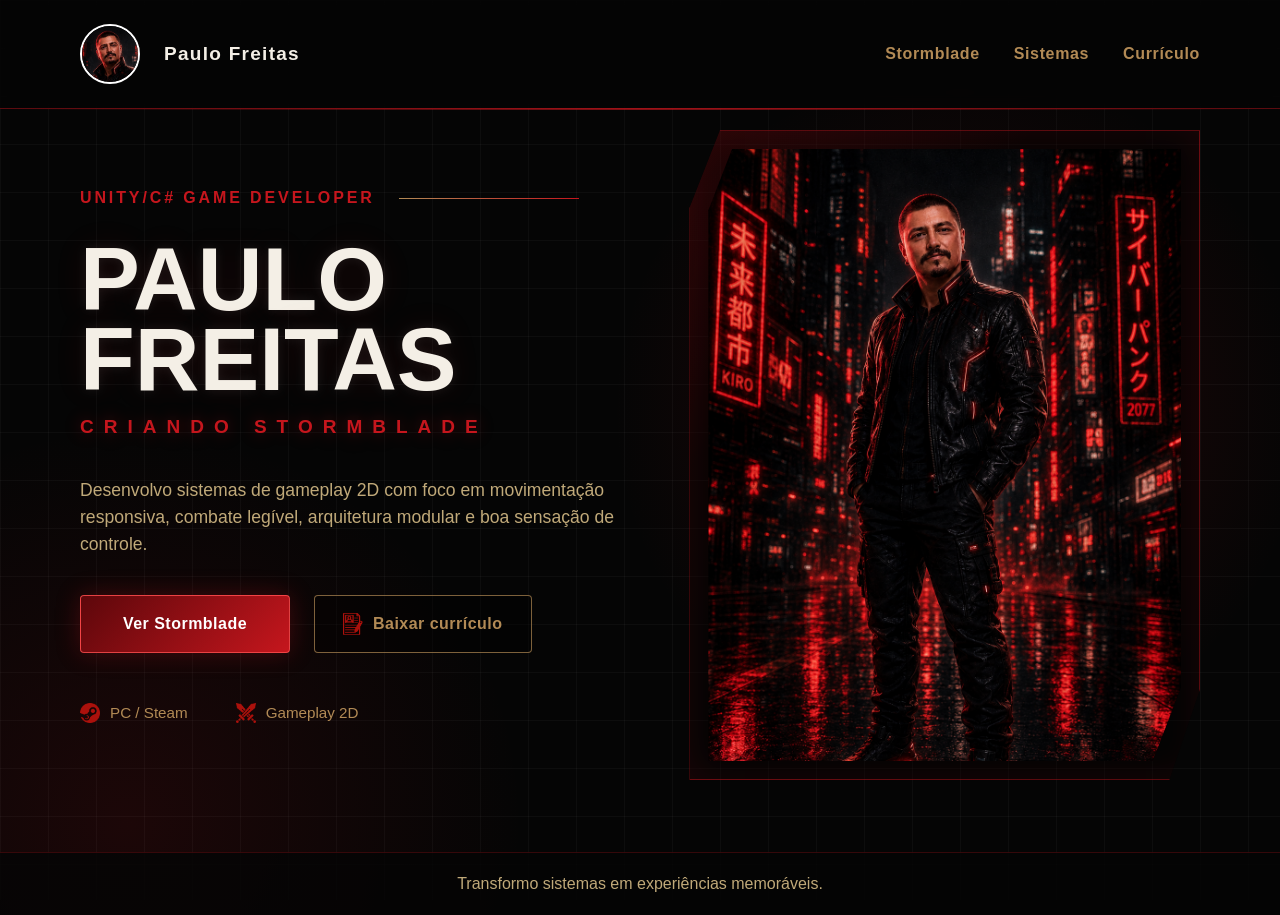
==== index.html @ e2e00196 "criando stormblade.html" ====
<!DOCTYPE html>
<html lang="pt-BR">

<head>
    <meta charset="UTF-8">
    <meta name="viewport" content="width=device-width, initial-scale=1.0">
    <title>Paulo Freitas | Unity/C# Game Developer</title>
    <meta name="description"
        content="Portfólio de Paulo Freitas, desenvolvedor Unity/C# focado em gameplay 2D, arquitetura modular e criador de Stormblade.">

    <link rel="stylesheet" href="css/style.css">
    <link rel="stylesheet" href="css/responsive.css">
</head>

<body>

    <header class="site-header">
        <nav class="navbar">
            <a href="#hero" class="brand">
                <img src="assets/perfil/avatar-portrait.png" alt="Avatar de Paulo Freitas em estilo cyberpunk"
                    class="brand-symbol">
                <span class="brand-name">Paulo Freitas</span>
            </a>

            <ul class="nav-links">
                <li><a href="stormblade.html" class="page-transition" data-loading-text="Carregando Stormblade...">Stormblade</a></li>
                <li><a href="sistemas.html" class="page-transition" data-loading-text="Inicializando sistemas...">Sistemas</a></li>
                <li><a href="assets/curriculo/paulo-freitas-curriculo-unity-csharp-game-developer.pdf">Currículo

                    </a>
                </li>
            </ul>
        </nav>
    </header>

    <main>
        <section id="hero" class="hero">
            <div class="hero-layout">
                <div class="hero-content">
                    <p class="hero-kicker">Unity/C# Game Developer</p>

                    <h1 class="hero-title">
                        Paulo Freitas
                        <span>Criando Stormblade</span>
                    </h1>

                    <p class="hero-description">Desenvolvo sistemas de gameplay 2D com foco em movimentação responsiva,
                        combate legível, arquitetura modular e boa sensação de controle.</p>

                    <div class="hero-actions">
                        <a href="stormblade.html" class="btn btn-primary page-transition" data-loading-text="Carregando Stormblade...">Ver Stormblade</a>

                        <a href="assets/curriculo/paulo-freitas-curriculo-unity-csharp-game-developer.pdf"
                            class="btn btn-secondary" target="_blank">
                            <img src="assets/icons/cv.png" alt="Icone do currículo">
                            <span>Baixar currículo</span>
                        </a>

                    </div>

                    <div class="hero-tags">
                        <div class="tag">
                            <img src="assets/icons/steam.png" alt="Icone da plataforma Steam">
                            <span>PC / Steam</span>
                        </div>

                        <div class="tag">
                            <img src="assets/icons/gameplay-2d.png" alt="Icone para representar gameplay">
                            <span>Gameplay 2D</span>
                        </div>
                    </div>
                </div>

                <div class="hero-visual">
                    <div class="avatar-frame">
                        <img src="assets/perfil/avatar-hero.png" alt="Avatar profissional em estilo cyberpunk/gamdev">
                    </div>
                </div>
            </div>

        </section>
    </main>

    <footer class="site-footer">
        <p>Transformo sistemas em experiências memoráveis.</p>
    </footer>

    <div class="page-loader" id="pageLoader">
        <div class="loader-content">
            <div class="loader-symbol">🔸</div>
            <p class="loader-text">Now Loading...</p>
            <div class="loader-bar">
                <span></span>
            </div>
        </div>
    </div>

    <script src="js/main.js"></script>
</body>

</html>
---- css/style.css ----
:root {
    --color-bg: #050505;
    --color-bg-soft: #0c0c0c;
    --color-text: #f4efe6;
    --color-muted: #c0a979;
    --color-red: #c5161d;
    --color-red-dark: #640b10;
    --color-gold: #b28a55;
    --color-border: rgba(197, 22, 29, 0.45);
    --max-width: 1440px;
}

* {
    margin: 0;
    padding: 0;
    box-sizing: border-box;
}

html {
    scroll-behavior: smooth;
}

body {
    min-height: 100vh;
    font-family: Arial, Helvetica, sans-serif;
    background: radial-gradient(circle at 75% 45%, rgba(197, 22, 29, 0.16), transparent 32%),
        radial-gradient(circle at 10% 90%, rgba(197, 22, 29, 0.12), transparent 28%),
        #050505;
    color: var(--color-text);
    line-height: 1.6;
    overflow-x: hidden;
}

body::before {
    content: "";
    position: fixed;
    inset: 0;
    pointer-events: none;
    background-image: linear-gradient(rgba(255, 255, 255, 0.06) 1px, transparent 1px),
        linear-gradient(90deg, rgba(255, 255, 255, 0.06) 1px, transparent 1px);
    background-size: 48px 48px;
    opacity: 0.6;
    z-index: -1;
}

a {
    color: inherit;
    text-decoration: none;
}

img {
    max-width: 100%;
    display: block;
}

.section {
    max-width: var(--max-width);
    margin: 0 auto;
    padding: 80px 24px;
}

.site-header {
    position: fixed;
    top: 0;
    left: 0;
    width: 100%;
    z-index: 20;

    background: rgba(5, 5, 5, 0.88);
    backdrop-filter: blur(10px);
    border-bottom: 1px solid rgba(197, 22, 29, 0.45);
}

.site-header::after {
    content: "";
    position: absolute;
    left: 0;
    bottom: -2px;
    width: 100%;
    height: 2px;
    background: linear-gradient(90deg,
            transparent,
            var(--color-red),
            transparent);
    opacity: 0.65;
}

.navbar {
    max-width: var(--max-width);
    margin: 0 auto;
    padding: 24px 80px;

    display: flex;
    align-items: center;
    justify-content: space-between;
}

.brand {
    display: flex;
    align-items: center;
    gap: 24px;

    color: var(--color-text);
    font-size: 2rem;
    font-weight: 700;
    letter-spacing: 0.04em;
}

.brand-name{
    font-size: 19px;
}

.brand-symbol {
    height: 60px;
    border: 2px solid #fff;
    border-radius: 50px;
    transition: transform 0.4s ease, box-shadow 0.4s ease;
}

.brand-symbol:hover{
    box-shadow: 0 0 16px #fff;
}


.nav-links {
    display: flex;
    gap: 34px;
    list-style: none;
}

.nav-links a {
    color: var(--color-gold);
    font-size: 1rem;
    font-weight: 600;
    letter-spacing: 0.04em;
    transition: color 0.2s ease;
}

.nav-links a:hover {
    color: var(--color-red);
}

.hero {
    min-height: calc(100vh - 110px);
    padding: 130px 80px 72px;

    display: flex;
    align-items: center;
}

.hero-layout {
    max-width: var(--max-width);
    width: 100%;
    margin: 0 auto;

    display: grid;
    grid-template-columns: 1fr 0.95fr;
    align-items: center;
    gap: 72px;
}

.hero-content {
    position: relative;
    z-index: 2;
}

.hero-kicker {
    color: var(--color-red);
    font-size: 1rem;
    font-weight: 800;
    letter-spacing: 0.18em;
    text-transform: uppercase;
    margin-bottom: 28px;
}

.hero-kicker::after {
    content: "";
    display: inline-block;
    width: 180px;
    height: 1px;
    margin-left: 24px;
    vertical-align: middle;
    background: linear-gradient(90deg, var(--color-gold), var(--color-red));
}

.hero-title {
    max-width: 760px;
    font-size: clamp(4rem, 7vw, 7.5rem);
    line-height: 0.9;
    text-transform: uppercase;

    color: var(--color-text);
    text-shadow: 
        0 0 12px rgba(255, 255, 255, 0.08),
        0 0 32px rgba(197, 22, 29, 0.12);
}

.hero-title span {
    display: block;
    margin-top: 18px;
    letter-spacing: 10px;
    color: var(--color-red);
    font-size: 19px;
    text-shadow:
        0 0 16px rgba(197, 22, 29, 0.45),
        0 0 34px rgba(197, 22, 29, 0.2);
}

.hero-description {
    max-width: 660px;
    margin-top: 42px;

    color: var(--color-muted);
    font-size: 1.1rem;
    line-height: 1.55;
}

.hero-actions {
    display: flex;
    flex-wrap: wrap;
    gap: 24px;
    margin-top: 36px;
}

.btn {
    position: relative;

    min-width: 210px;
    min-height: 58px;
    padding: 0 28px;

    display: inline-flex;
    align-items: center;
    justify-content: center;

    border-radius: 4px;
    font-weight: 800;
    letter-spacing: 0.03em;
    transition: transform 0.2s ease, box-shadow 0.2s ease;
}

.btn:hover {
    transform: translateY(-2px);
}

.btn-primary {
    color: #fff;
    background: linear-gradient(135deg, #5d070b, #c5161d);
    border: 1px solid rgba(255, 80, 80, 0.8);
    box-shadow: 0 0 24px rgba(197, 22, 29, 0.28);
}

.btn-secondary {
    color: var(--color-gold);
    background: rgba(0, 0, 0, 0.35);
    border: 1px solid rgba(178, 138, 85, 0.7);
    display: flex;
    gap: 10px;
}

.btn-secondary:hover {
    box-shadow: 0 0 22px rgba(178, 138, 85, 0.2);
}

.btn-secondary img{
    width: 20px;
}

.hero-tags{
    display: flex;
    gap: 48px;
    margin-top: 48px;

    color: var(--color-gold);
    font-size: 0.95rem;
}

.tag{
    display: flex;
    align-items: center;
}

.tag span{
    position: relative;
    padding-left: 10px;
}

.tag img{
    width: 20px;
}

.hero-visual {
    position: relative;
}

.avatar-frame{
    position: relative;
    padding: 18px;
    
    border: 1px solid var(--color-border);
    background:
        linear-gradient(135deg, rgba(197, 22, 29, 0.18), transparent 30%),
        rgba(0, 0, 0, 0.35);

    clip-path: polygon(
        6% 0,
        100% 0,
        100% 86%,
        94% 100%,
        0 100%,
        0 12%
    );

    box-shadow: 0 0 42px rgba(197, 22, 29, 0.25),
    inset 0 0 38px rgba(197, 22, 29, 0.12);
}

.avatar-frame::before{
    content: "";
    position: absolute;
    inset: -2px;
    border: 1px solid rgba(197, 22, 29, 0.8);
    clip-path: inherit;
    pointer-events: none;
}

.avatar-frame img{
    width: 100%;
    height: min(68vh, 680px);
    object-fit: cover;
    object-position: top;

    clip-path: polygon(
        5% 0,
        100% 0,
        100% 88%,
        94% 100%,
        0 100%,
        0 10%
    );
}

.site-footer{
    padding: 18px 24px;
    text-align: center;
    color: var(--color-muted);
    font-size: 0.9 rem;
    border-top: 1px solid rgba(197, 22, 29, 0.25);
    background: rgba(5, 5, 5, 0.85);
}

.page-loader{
    position: fixed;
    inset: 0;
    z-index: 999;

    display: flex;
    align-items: center;
    justify-content: center;

    background: radial-gradient(circle at center, rgba(197, 22, 29, 0.18), transparent 35%), rgba(5, 5, 5, 0.96);

    opacity: 0;
    visibility: hidden;
    pointer-events: none;

    transition: opacity 0.25s ease, visibility 0.25s ease;
}

.page-loader.active{
    opacity: 1;
    visibility: visible;
    pointer-events: all;
}

.loader-content{
    text-align: center;
    color: var(--color-text);
}

.loader-symbol{
    color: var(--color-red);
    font-size: 3rem;
    margin-bottom: 18px;

    text-shadow:
        0 0 18px rgba(197, 22, 29, 0.75),
        0 0 42px rgba(197, 22, 29, 0.35);
        
    animation: loaderPulse 0.3s infinite alternate;
}

.loader-text{
    color: var(--color-gold);
    font-weight: 700;
    letter-spacing: 0.16em;
    text-transform: uppercase;
    margin-bottom: 18px;
}

.loader-bar{
    width: 260px;
    height: 3px;
    overflow: hidden;

    background: rgba(255, 255, 255, 0.12);
    border: 1px solid rgba(197, 22, 29, 0.35);
}

.loader-bar span{
    display: block;
    width: 100%;
    height: 100%;

    background: linear-gradient(90deg, transparent, var(--color-red), var(--color-gold));
    transform: translateX(-100%);

    animation: loaderBar 0.75s ease forwards;
}

@keyframes loaderPulse{
    from{
        transform: scale(1);
        opacity: 0.65;
    }

    to{
        transform: scale(1.4);
        opacity: 1;
    }
}

@keyframes loaderBar{
    to{
        transform: translateX(0);
    }
}
---- css/responsive.css ----
@media(max-width: 900px){
    .navbar{
        padding: 18px 24px;
    }

    .nav-links{
        display: none;
    }

    .brand{
        font-size: 1.4rem;
    }

    .brand-symbol{
        height: 56px;
    }

    .hero{
        padding: 120px 24px 56px;
    }

    .hero-layout{
        grid-template-columns: 1fr;
        gap: 48px;
    }

    .hero-title{
        font-size: clamp(3rem, 16vw, 5rem);
    }

    .hero-actions{
        flex-direction: column;
    }

    .btn{
        width: 100%;
    }
}
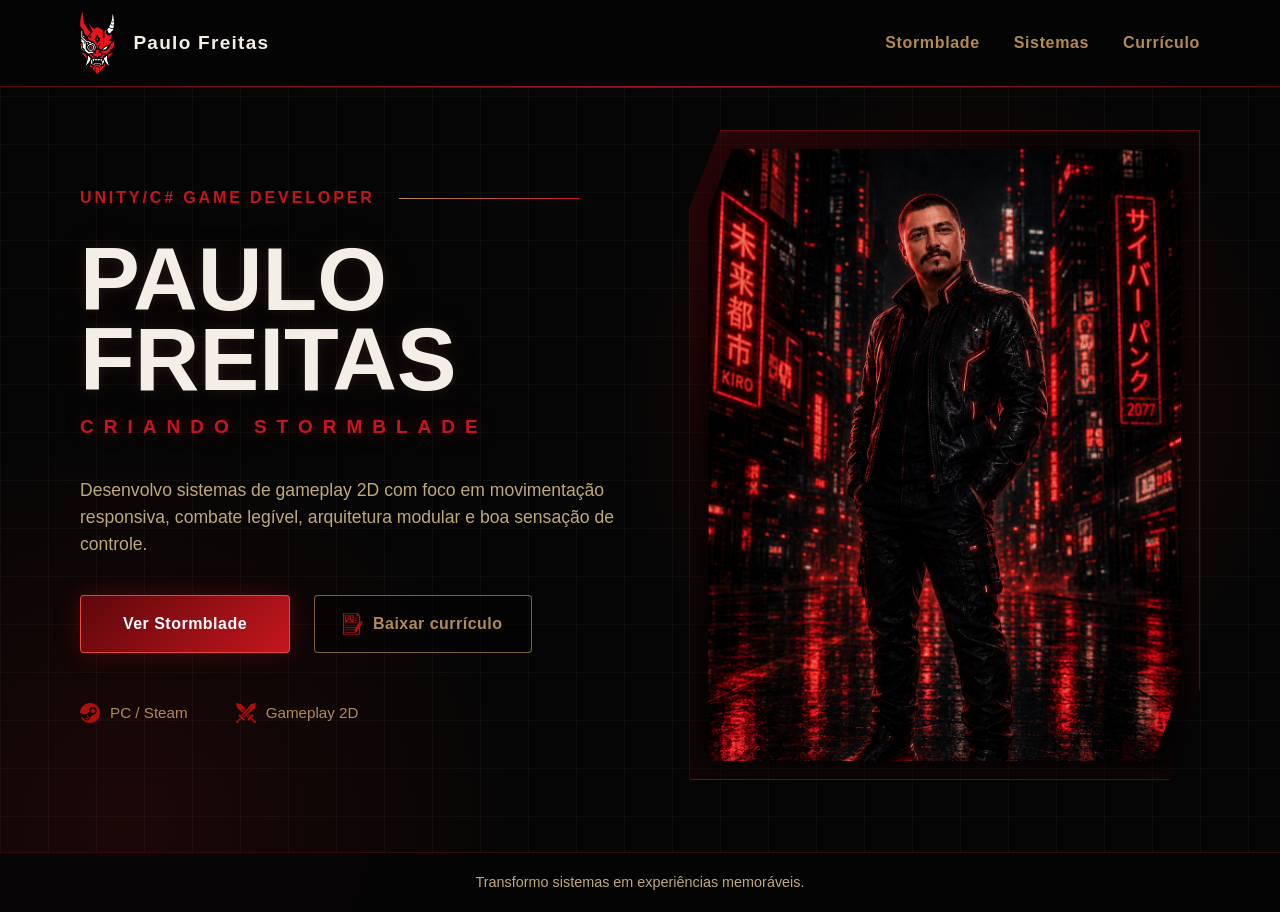
==== commit 2ebf65c7: "polindo o cabeçalho" ====
--- a/index.html
+++ b/index.html
@@ -17,7 +17,7 @@
     <header class="site-header">
         <nav class="navbar">
             <a href="#hero" class="brand">
-                <img src="assets/perfil/avatar-portrait.png" alt="Avatar de Paulo Freitas em estilo cyberpunk"
+                <img src="assets/perfil/oni-stormblade.png" alt="Avatar de Paulo Freitas em estilo cyberpunk"
                     class="brand-symbol">
                 <span class="brand-name">Paulo Freitas</span>
             </a>
@@ -87,7 +87,7 @@
 
     <div class="page-loader" id="pageLoader">
         <div class="loader-content">
-            <div class="loader-symbol">🔸</div>
+            <div class="loader-symbol"><img src="assets/perfil/oni-stormblade.png" alt="Oni logo"></div>
             <p class="loader-text">Now Loading...</p>
             <div class="loader-bar">
                 <span></span>
--- a/css/style.css
+++ b/css/style.css
@@ -8,6 +8,8 @@
     --color-gold: #b28a55;
     --color-border: rgba(197, 22, 29, 0.45);
     --max-width: 1440px;
+
+    --hero-frame-size: clamp(560px, 38vw, 680px);
 }
 
 * {
@@ -88,7 +90,7 @@
 .navbar {
     max-width: var(--max-width);
     margin: 0 auto;
-    padding: 24px 80px;
+    padding: 12px 80px;
 
     display: flex;
     align-items: center;
@@ -98,7 +100,7 @@
 .brand {
     display: flex;
     align-items: center;
-    gap: 24px;
+    gap: 18px;
 
     color: var(--color-text);
     font-size: 2rem;
@@ -111,14 +113,12 @@
 }
 
 .brand-symbol {
-    height: 60px;
-    border: 2px solid #fff;
-    border-radius: 50px;
-    transition: transform 0.4s ease, box-shadow 0.4s ease;
+    height: 62px;
+    transition: transform 0.4s ease, filter 0.5s ease;
 }
 
 .brand-symbol:hover{
-    box-shadow: 0 0 16px #fff;
+    filter: drop-shadow(0.6px 0.6px 2px #fff);
 }
 
 
@@ -344,7 +344,7 @@
     padding: 18px 24px;
     text-align: center;
     color: var(--color-muted);
-    font-size: 0.9 rem;
+    font-size: 0.9rem;
     border-top: 1px solid rgba(197, 22, 29, 0.25);
     background: rgba(5, 5, 5, 0.85);
 }
@@ -376,18 +376,21 @@
 .loader-content{
     text-align: center;
     color: var(--color-text);
+    display: flex;
+    flex-direction: column;
+    align-items: center;
 }
 
 .loader-symbol{
     color: var(--color-red);
-    font-size: 3rem;
-    margin-bottom: 18px;
+    width: 30px;
+    margin-bottom: 40px;
 
     text-shadow:
         0 0 18px rgba(197, 22, 29, 0.75),
         0 0 42px rgba(197, 22, 29, 0.35);
         
-    animation: loaderPulse 0.3s infinite alternate;
+    animation: loaderPulse 0.25s infinite alternate;
 }
 
 .loader-text{
@@ -425,7 +428,7 @@
     }
 
     to{
-        transform: scale(1.4);
+        transform: scale(1.7);
         opacity: 1;
     }
 }
@@ -434,4 +437,388 @@
     to{
         transform: translateX(0);
     }
+}
+
+/* Stormblade Page */
+
+.project-hero{
+    min-height: calc(100vh - 110px);
+    padding: 130px 10px 72px;
+
+    display: grid;
+    grid-template-columns: minmax(0, 1fr) var(--hero-frame-size);
+    align-items: center;
+    gap: clamp(72px, 10vw, 200px);
+
+    max-width: var(--max-width);
+    margin: 0 auto;
+}
+
+.project-hero-visual{
+    position: relative;
+    justify-self: end;
+    width: var(--hero-frame-size);
+}
+
+.project-title{
+    font-size: clamp(3rem, 5vw, 5rem);
+    line-height: 0.9;
+    text-transform: uppercase;
+    color: var(--color-text);
+}
+
+.project-title span{
+    display: block;
+    margin-top: 18px;
+    color: var(--color-red);
+    font-size: clamp(0.7rem, 1.5vw, 1.2rem);
+    letter-spacing: 0.12rem;
+}
+
+.project-description{
+    max-width: 620px;
+    margin-top: 36px;
+    color: var(--color-muted);
+    font-size: 1.2rem;
+}
+
+.stormblade-frame{
+    width: 100%;
+    aspect-ratio: 1 / 1;
+    padding: 18px;
+    overflow: hidden;
+}
+
+.stormblade-frame img{
+    width: 100%;
+    height: 100%;
+    object-fit: cover;
+    object-position: center 55%;
+
+    clip-path: polygon(5% 0, 100% 0, 100% 88%, 94% 100%, 0 100%, 0 10%);
+}
+
+.section-heading{
+    margin-bottom: 36px;
+}
+
+.section-kicker{
+    color: var(--color-red);
+    font-weight: 800;
+    letter-spacing: 0.16em;
+    text-transform: uppercase;
+    margin-bottom: 12px;
+}
+
+.section-heading h2,
+.technical-cta h2{
+    font-size: clamp(2rem, 4vw, 4rem);
+    line-height: 1;
+    color: var(--color-text);
+}
+
+.project-text-grid{
+    display: grid;
+    grid-template-columns: 1fr 1fr;
+    gap: 32px;
+
+    color: var(--color-muted);
+    font-size: 1.1rem;
+}
+
+.status-grid{
+    display: grid;
+    grid-template-columns: repeat(3, 1fr);
+    gap: 18px;
+}
+
+.status-card,
+.feature-card{
+    padding: 24px;
+    background: rgba(0, 0, 0, 0.35);
+    border: 1px solid rgba(197, 22, 29, 0.25);
+}
+
+.status-card span{
+    display: block;
+    color: var(--color-gold);
+    font-size: 0.85rem;
+    text-transform: uppercase;
+    letter-spacing: 0.12em;
+    margin-bottom: 8px;
+}
+
+.status-card strong{
+    color: var(--color-text);
+    font-size: 1.1rem;
+}
+
+.feature-grid{
+    display: grid;
+    grid-template-columns: repeat(3, 1fr);
+    gap: 24px;
+}
+
+.feature-card h3{
+    color: var(--color-red);
+    margin-bottom: 12px;
+}
+
+.feature-card p{
+    color: var(--color-muted);
+}
+
+.technical-cta{
+    text-align: left;
+}
+
+.technical-cta .section-kicker::after{
+    content: "";
+    display: inline-block;
+    width: 160px;
+    height: 1px;
+    margin-left: 20px;
+    vertical-align: middle;
+    background: linear-gradient(90deg, var(--color-gold), var(--color-red));
+}
+
+.technical-cta-layout{
+    display: grid;
+    grid-template-columns: minmax(0, 1fr) minmax(380px, 620px);
+    align-items: center;
+    gap: 72px;
+}
+
+.technical-cta-content{
+    max-width: 640px;
+    margin: 0;
+}
+
+.technical-cta-description{
+    color: var(--color-muted);
+    margin: 24px 0 32px;
+    font-size: 1.05rem;
+    line-height: 1.6;
+}
+
+.technical-cta-content .btn{
+    width: fit-content;
+    min-width: 280px;
+}
+
+.technical-cta-visual{
+    justify-self: end;
+    width: min(100%, 620px);
+}
+
+.technical-cta-frame{
+    width: 100%;
+    padding: 18px;
+    overflow: hidden;
+}
+
+.technical-cta-frame img{
+    width: 100%;
+    aspect-ratio: 16 / 10;
+    object-fit: cover;
+    object-position: center top;
+
+    clip-path: polygon(5% 0, 100% 0, 100% 88%, 94% 100%, 0 100%, 0 10%);
+}
+
+/* Stormblade Section Pager */
+
+.stormblade-page{
+    height: 100vh;
+    overflow: hidden;
+}
+
+.stormblade-page .site-footer{
+    display: none;
+}
+
+.section-pager{
+    position: relative;
+    width: 100%;
+    height: 100vh;
+    overflow: hidden;
+}
+
+.page-section{
+    position: absolute;
+    inset: 0;
+
+    opacity: 0;
+    visibility: hidden;
+    pointer-events: none;
+
+    transform: translateY(48px) scale(0.985);
+
+    transition: opacity 0.55s ease,
+                transform 0.55s ease,
+                visibility 0.55s ease;
+}
+
+.page-section.active{
+    opacity: 1;
+    visibility: visible;
+    pointer-events: auto;
+
+    transform: translateY(0) scale(1);
+    z-index: 2;
+}
+
+.page-section .project-hero{
+    width: 100%;
+}
+
+.content-fold{
+    min-height: 100vh;
+}
+
+.page-section-inner{
+    width: 100%;
+    max-width: var(--max-width);
+    min-height: 100vh;
+    margin: 0 auto;
+    padding: 130px 80px 72px;
+
+    display: flex;
+    flex-direction: column;
+    justify-content: center;
+}
+
+.page-section-inner.technical-cta-layout{
+    display: grid;
+    grid-template-columns: minmax(0, 1fr) minmax(380px, 620px);
+    align-items: center;
+    gap: 72px;
+}
+
+.status-grid-fold{
+    margin-top: 56px;
+}
+
+/* DOBRA 2: GAMEPLAY PREVIEW / MP4 */
+
+.gameplay-preview-fold{
+    align-items: center;
+    text-align: center;
+}
+
+.gameplay-preview-fold .section-heading{
+    max-width: 900px;
+}
+
+.video-showcase{
+    width: min(100%, 980px);
+    padding: 18px;
+
+    border: 1px solid var(--color-border);
+    background: linear-gradient(135deg, rgba(197, 22, 29, 0.18), transparent 30%), rgba(0, 0, 0 , 0.35);
+
+    clip-path: polygon(4% 0, 100% 0, 100% 88%, 96% 100%, 0 100%, 0 12%);
+
+    box-shadow: 0 0 42px rgba(197, 22, 29, 0.25),
+                inset 0 0 38px rgba(197, 22, 29, 0.12);
+}
+
+.video-showcase video{
+    width: 100%;
+    aspect-ratio: 16 / 9;
+    object-fit: cover;
+
+    border: 1px solid rgba(197, 22, 29, 0.5);
+
+    clip-path: polygon(3% 0, 100% 0, 100% 90%, 96% 100%, 0 100%, 0 10%);
+}
+
+.preview-description{
+    max-width: 760px;
+    margin-top: 24px;
+    color: var(--color-muted);
+    font-size: 0.84rem;
+}
+
+.gameplay-screenshot-grid{
+    display: grid;
+    grid-template-columns: repeat(3, 1fr);
+    gap: 24px;
+}
+
+.gameplay-card{
+    overflow: hidden;
+
+    background: rgba(0, 0, 0, 0.35);
+    border: 1px solid rgba(197, 22, 29, 0.25);
+
+    transition: transform 0.2s ease,
+                box-shadow 0.2s ease,
+                border-color 0.2s ease;
+}
+
+.gameplay-card:hover{
+    transform: translateY(-4px);
+    border-color: rgba(197, 22, 29, 0.7);
+    box-shadow: 0 0 28px rgba(197, 22, 29, 0.18);
+}
+
+.gameplay-card img{
+    width: 100%;
+    aspect-ratio: 16 / 9;
+    object-fit: cover;
+    border-bottom: 1px solid rgba(197, 22, 29, 0.25);
+}
+
+.gameplay-card-content{
+    padding: 22px;
+}
+
+.gameplay-card-content h3{
+    color: var(--color-red);
+    margin-bottom: 10px;
+}
+
+.gameplay-card-content p{
+    color: var(--color-muted);
+    font-size: 0.95rem;
+}
+
+.section-indicator{
+    position: fixed;
+    right: 32px;
+    top: 50%;
+    transform: translateY(-50%);
+    z-index: 30;
+
+    display: flex;
+    flex-direction: column;
+    gap: 14px;
+}
+
+.section-dot{
+    width: 10px;
+    height: 10px;
+
+    border: 1px solid var(--color-gold);
+    border-radius: 50%;
+    background: transparent;
+
+    cursor: pointer;
+    opacity: 0.55;
+
+    transition:
+        opacity 0.2s ease,
+        background 0.2s ease,
+        box-shadow 0.2s ease,
+        transform 0.2s ease;
+}
+
+.section-dot:hover,
+.section-dot.active{
+    opacity: 1;
+    background: var(--color-red);
+    border-color: var(--color-red);
+    box-shadow: 0 0 14px rgba(197, 22, 29, 0.65);
+    transform: scale(1.25);
 }
--- a/css/responsive.css
+++ b/css/responsive.css
@@ -35,4 +35,82 @@
     .btn{
         width: 100%;
     }
+
+    /* Stormblade Page */
+
+    .project-hero{
+        grid-template-columns: 1fr;
+        padding: 120px 24px 64px;
+        gap: 48px;
+    }
+
+    .project-text-grid,
+    .status-grid,
+    .feature-grid{
+        grid-template-columns: 1fr;
+    }
+
+    .project-title{
+        font-size: clamp(3rem, 16vw, 5rem);
+    }
+
+    .stormblade-page{
+        height: auto;
+        overflow-x: hidden;
+        overflow-y: auto;
+    }
+
+    .stormblade-page .site-footer{
+        display: block;
+    }
+
+    .section-pager{
+        height: auto;
+        overflow: visible;
+    }
+
+    .page-section{
+        position: relative;
+        opacity: 1;
+        visibility: visible;
+        pointer-events: auto;
+        transform: none;
+        min-height: auto;
+    }
+
+    .page-section-inner{
+        min-height: auto;
+        padding: 120px 24px 64px;
+    }
+
+    .gameplay-screenshot-grid{
+        grid-template-columns: 1fr;
+    }
+
+    .section-indicator{
+        display: none;
+    }
+
+    .technical-cta-layout{
+        grid-template-columns: 1fr;
+        gap: 32px;
+    }
+
+    .technical-cta-content{
+        max-width: none;
+    }
+
+    .technical-cta-content .btn{
+        width: 100%;
+    }
+
+    .technical-cta-visual{
+        width: 100%;
+        justify-self: stretch;
+    }
+
+    .page-section-inner.technical-cta-layout{
+        grid-template-columns: 1fr;
+        gap: 32px;
+    }
 }
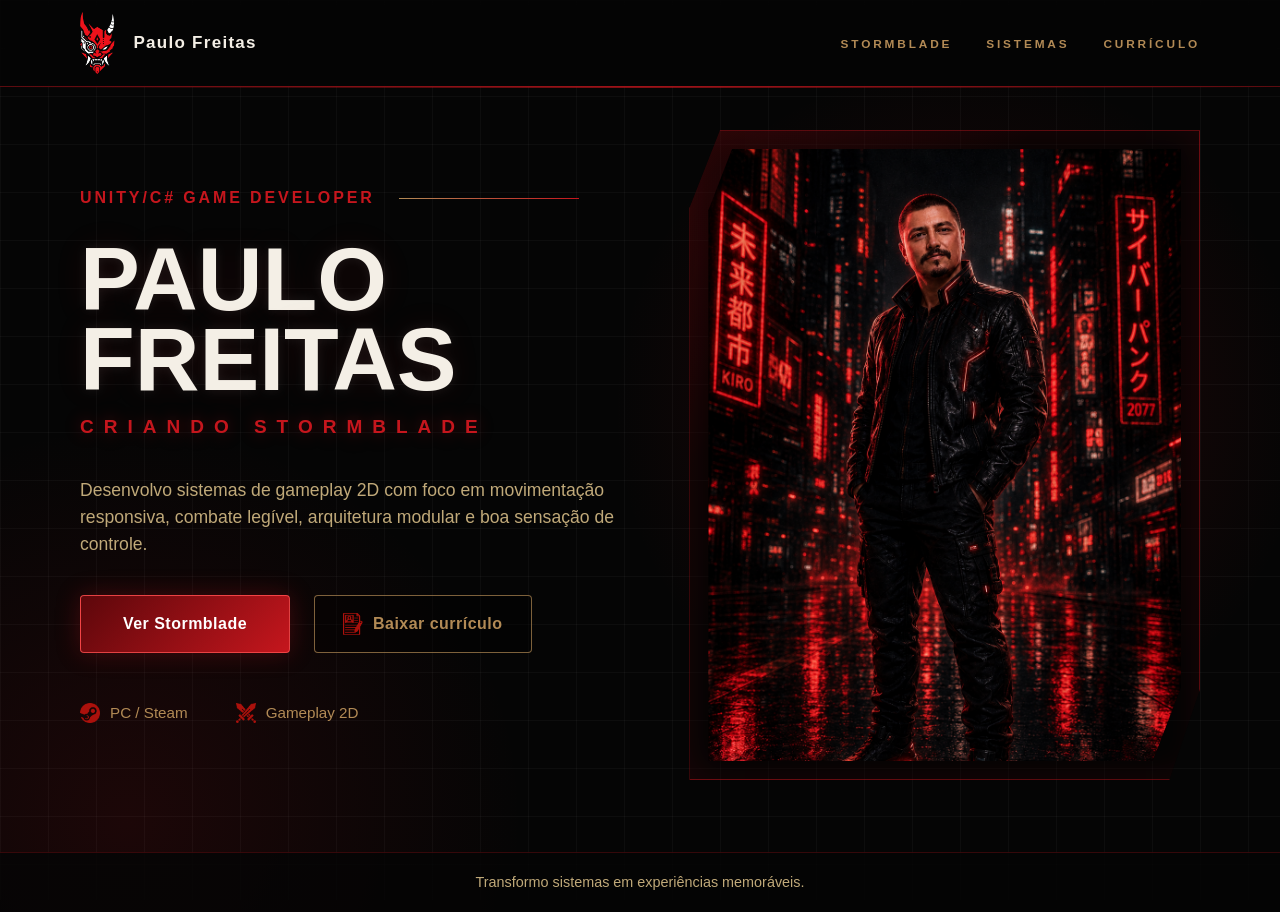
==== commit d157cce4: "responsividade do site completada" ====
--- a/index.html
+++ b/index.html
@@ -10,23 +10,43 @@
 
     <link rel="stylesheet" href="css/style.css">
     <link rel="stylesheet" href="css/responsive.css">
+
+    <link rel="icon" href="assets/icons/oni-favicon.png">
+
+    <meta property="og:title" content="Paulo Freitas | Unity/C# Game Developer">
+    <meta property="og:description"
+        content="Portfólio de Paulo Freitas, desenvolvedor Unity/C# em gameplay 2D, arquitetura modular e criador de Stormblade.">
+    <meta property="og:image" content="https://seu-dominio.com/assets/perfil/oni-stormblade.png">
+    <meta property="og:type" content="website">
+    <meta property="og:url" content="https://paulofreitas-dev.github.io/portfolio-paulo/">
 </head>
 
 <body>
 
     <header class="site-header">
         <nav class="navbar">
-            <a href="#hero" class="brand">
-                <img src="assets/perfil/oni-stormblade.png" alt="Avatar de Paulo Freitas em estilo cyberpunk"
-                    class="brand-symbol">
+            <a href="index.html" class="brand page-transition" data-loading-text="Voltando ao hub...">
+                <img src="assets/perfil/oni-stormblade.png" alt="Logomarca Stormblade" class="brand-symbol">
+
                 <span class="brand-name">Paulo Freitas</span>
             </a>
 
             <ul class="nav-links">
-                <li><a href="stormblade.html" class="page-transition" data-loading-text="Carregando Stormblade...">Stormblade</a></li>
-                <li><a href="sistemas.html" class="page-transition" data-loading-text="Inicializando sistemas...">Sistemas</a></li>
-                <li><a href="assets/curriculo/paulo-freitas-curriculo-unity-csharp-game-developer.pdf">Currículo
+                <li>
+                    <a href="stormblade.html" class="page-transition" data-loading-text="Carregando Stormblade...">
+                        Stormblade
+                    </a>
+                </li>
 
+                <li>
+                    <a href="sistemas.html" class="page-transition" data-loading-text="Inicializando sistemas...">
+                        Sistemas
+                    </a>
+                </li>
+
+                <li>
+                    <a href="assets/curriculo/paulo-freitas-curriculo-unity-csharp-game-developer.pdf" target="_blank">
+                        Currículo
                     </a>
                 </li>
             </ul>
@@ -48,7 +68,8 @@
                         combate legível, arquitetura modular e boa sensação de controle.</p>
 
                     <div class="hero-actions">
-                        <a href="stormblade.html" class="btn btn-primary page-transition" data-loading-text="Carregando Stormblade...">Ver Stormblade</a>
+                        <a href="stormblade.html" class="btn btn-primary page-transition"
+                            data-loading-text="Carregando Stormblade...">Ver Stormblade</a>
 
                         <a href="assets/curriculo/paulo-freitas-curriculo-unity-csharp-game-developer.pdf"
                             class="btn btn-secondary" target="_blank">
--- a/css/style.css
+++ b/css/style.css
@@ -109,18 +109,13 @@
 }
 
 .brand-name{
-    font-size: 19px;
+    font-size: 17px;
 }
 
 .brand-symbol {
     height: 62px;
-    transition: transform 0.4s ease, filter 0.5s ease;
-}
-
-.brand-symbol:hover{
-    filter: drop-shadow(0.6px 0.6px 2px #fff);
-}
-
+    transition: transform 0.4s ease, filter 0.2s ease;
+}
 
 .nav-links {
     display: flex;
@@ -130,10 +125,11 @@
 
 .nav-links a {
     color: var(--color-gold);
-    font-size: 1rem;
+    font-size: 0.74rem;
     font-weight: 600;
-    letter-spacing: 0.04em;
+    letter-spacing: 0.24em;
     transition: color 0.2s ease;
+    text-transform: uppercase;
 }
 
 .nav-links a:hover {
@@ -180,6 +176,7 @@
     height: 1px;
     margin-left: 24px;
     vertical-align: middle;
+
     background: linear-gradient(90deg, var(--color-gold), var(--color-red));
 }
 
@@ -322,6 +319,7 @@
     border: 1px solid rgba(197, 22, 29, 0.8);
     clip-path: inherit;
     pointer-events: none;
+    text-align: center;
 }
 
 .avatar-frame img{
@@ -592,6 +590,12 @@
 .technical-cta-content{
     max-width: 640px;
     margin: 0;
+    display: flex;
+    flex-direction: column;
+    gap: 20px;
+    justify-content: center;
+    align-items: center;
+    text-align: center;
 }
 
 .technical-cta-description{
@@ -821,4 +825,5 @@
     border-color: var(--color-red);
     box-shadow: 0 0 14px rgba(197, 22, 29, 0.65);
     transform: scale(1.25);
-}+}
+
--- a/css/responsive.css
+++ b/css/responsive.css
@@ -1,33 +1,75 @@
 @media(max-width: 900px){
+    .site-header{
+        width: 100vw;
+        overflow: hidden;
+    }
+
     .navbar{
-        padding: 18px 24px;
+        width: 100%;
+        max-width: 100%;
+        padding: 16px 24px 14px;
+
+        flex-direction: column;
+        align-items: center;
+        justify-content: center;
+        gap: 14px;
+    }
+
+    .brand{
+        gap: 12px;
+        justify-content: center;
+    }
+
+    .brand-symbol{
+        height: 52px;
+        flex-shrink: 0;
+    }
+
+    .brand-name{
+        font-size: 0.95rem;
+        white-space: nowrap;
     }
 
     .nav-links{
-        display: none;
-    }
-
-    .brand{
-        font-size: 1.4rem;
-    }
-
-    .brand-symbol{
-        height: 56px;
+        width: 100%;
+        max-width: 100%;
+        justify-content: center;
+        gap: clamp(14px, 5vw, 22px);
+
+        padding-top: 10px;
+        border-top: 1px solid rgba(197, 22, 29, 0.6);
+        overflow: hidden;
+    }
+
+    .nav-links a{
+        font-size: 0.68rem;
+        letter-spacing: 0.07em;
+        white-space: nowrap;
     }
 
     .hero{
-        padding: 120px 24px 56px;
+        padding: 155px 24px 56px;
     }
 
     .hero-layout{
         grid-template-columns: 1fr;
         gap: 48px;
+        text-align: center;
     }
 
     .hero-title{
         font-size: clamp(3rem, 16vw, 5rem);
     }
 
+    .hero-title span{
+        font-size: 15.5px;
+        letter-spacing: 0.34em;
+    }
+
+    .hero-tags{
+        justify-content: center;
+    }
+
     .hero-actions{
         flex-direction: column;
     }
@@ -36,31 +78,24 @@
         width: 100%;
     }
 
-    /* Stormblade Page */
-
-    .project-hero{
-        grid-template-columns: 1fr;
-        padding: 120px 24px 64px;
-        gap: 48px;
-    }
-
-    .project-text-grid,
-    .status-grid,
-    .feature-grid{
-        grid-template-columns: 1fr;
-    }
-
-    .project-title{
-        font-size: clamp(3rem, 16vw, 5rem);
-    }
-
-    .stormblade-page{
+    .avatar-frame img{
+        width: 350px;
+        height: 350px;
+    }
+
+    .hero-kicker::after{
+        margin: 0;
+    }
+
+    .stormblade-page,
+    .pager-page{
         height: auto;
         overflow-x: hidden;
         overflow-y: auto;
     }
 
-    .stormblade-page .site-footer{
+    .stormblade-page .site-footer,
+    .pager-page .site-footer{
         display: block;
     }
 
@@ -83,15 +118,69 @@
         padding: 120px 24px 64px;
     }
 
+    .project-hero{
+        grid-template-columns: 1fr;
+        padding: 155px 24px 64px;
+        gap: 40px;
+        text-align: center;
+        max-width: 100%;
+        overflow: hidden;
+    }
+
+    .project-hero-content{
+        width: 100%;
+        min-width: 0;
+    }
+
+    .project-title{
+        max-width: 100%;
+        font-size: clamp(2.7rem, 14vw, 3.9rem);
+        overflow-wrap: break-word;
+    }
+
+    .project-title span{
+        font-size: 0.78rem;
+        letter-spacing: 0.12em;
+        line-height: 1.4;
+    }
+
+    .project-description{
+        max-width: 100%;
+        margin-left: auto;
+        margin-right: auto;
+        font-size: 1rem;
+    }
+
+    .project-text-grid,
+    .status-grid,
+    .feature-grid,
     .gameplay-screenshot-grid{
         grid-template-columns: 1fr;
+    }
+
+    .project-hero-visual{
+        justify-self: center;
+        width: min(100%, 350px);
+    }
+
+    .stormblade-frame,
+    .systems-frame{
+        width: 100%;
+        max-width: 350px;
+        margin: 0 auto;
+    }
+
+    .stormblade-frame img,
+    .systems-frame img{
+        width: 100%;
+        height: 100%;
     }
 
     .section-indicator{
         display: none;
     }
 
-    .technical-cta-layout{
+    .page-section-inner.technical-cta-layout{
         grid-template-columns: 1fr;
         gap: 32px;
     }
@@ -108,9 +197,4 @@
         width: 100%;
         justify-self: stretch;
     }
-
-    .page-section-inner.technical-cta-layout{
-        grid-template-columns: 1fr;
-        gap: 32px;
-    }
 }
